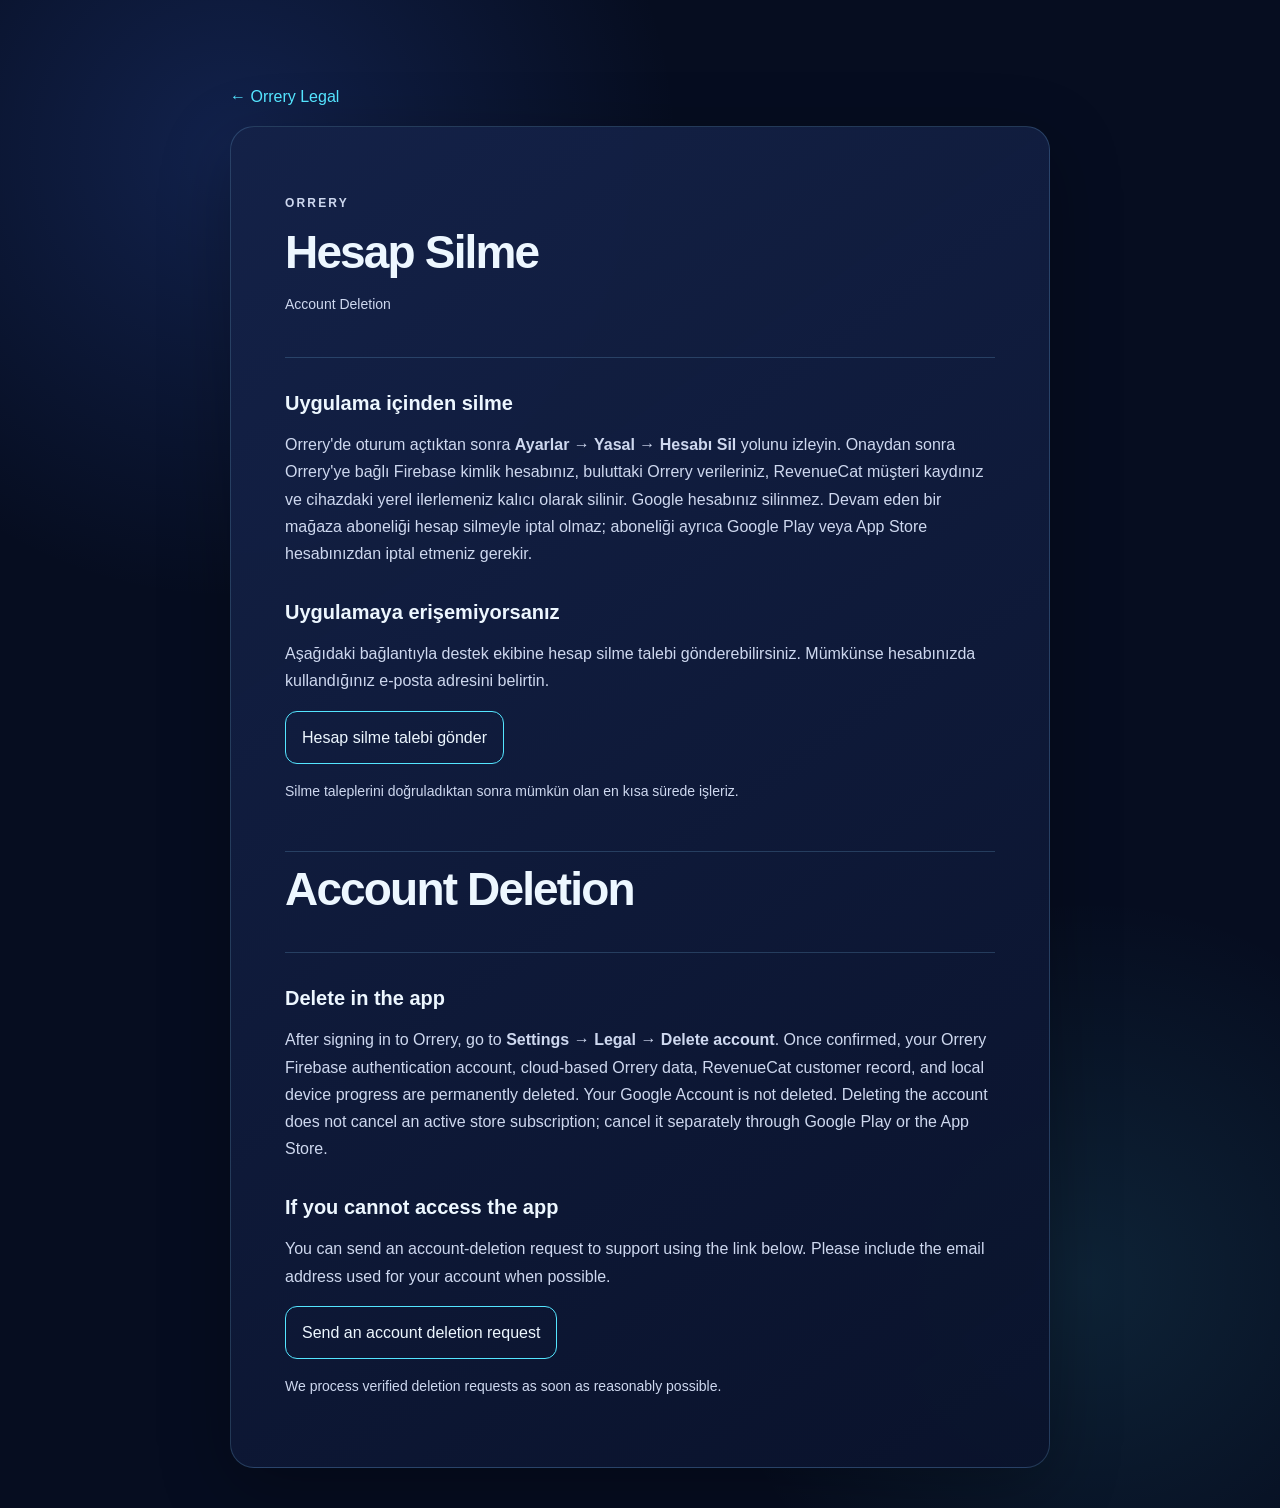
==== delete-account/index.html @ 3930e1c0 "Publish Orrery's legal pages where the developer controls them The pages were hosted on a platform t" ====
<!doctype html>
<html lang="tr">
<head>
<meta charset="utf-8">
<meta name="viewport" content="width=device-width, initial-scale=1">
<title>Hesap Silme | Orrery</title>
<link rel="stylesheet" href="/style.css">
</head>
<body>
<main class="legal-page">
  <a class="back-link" href="/">← Orrery Legal</a>
  <article class="document">
    <header>
      <p class="eyebrow">ORRERY</p>
      <h1>Hesap Silme</h1>
      <p class="updated">Account Deletion</p>
    </header>
    <h2>Uygulama içinden silme</h2>
    <p>Orrery'de oturum açtıktan sonra <strong>Ayarlar → Yasal → Hesabı Sil</strong> yolunu izleyin. Onaydan sonra Orrery'ye bağlı Firebase kimlik hesabınız, buluttaki Orrery verileriniz, RevenueCat müşteri kaydınız ve cihazdaki yerel ilerlemeniz kalıcı olarak silinir. Google hesabınız silinmez. Devam eden bir mağaza aboneliği hesap silmeyle iptal olmaz; aboneliği ayrıca Google Play veya App Store hesabınızdan iptal etmeniz gerekir.</p>
    <h2>Uygulamaya erişemiyorsanız</h2>
    <p>Aşağıdaki bağlantıyla destek ekibine hesap silme talebi gönderebilirsiniz. Mümkünse hesabınızda kullandığınız e-posta adresini belirtin.</p>
    <p><a class="request-link" href="mailto:ibrahimcinkay1@hotmail.com?subject=Orrery%20Hesap%20Silme%20Talebi">Hesap silme talebi gönder</a></p>
    <p class="updated">Silme taleplerini doğruladıktan sonra mümkün olan en kısa sürede işleriz.</p>

    <hr class="language-divider">
    <header><h1>Account Deletion</h1></header>
    <h2>Delete in the app</h2>
    <p>After signing in to Orrery, go to <strong>Settings → Legal → Delete account</strong>. Once confirmed, your Orrery Firebase authentication account, cloud-based Orrery data, RevenueCat customer record, and local device progress are permanently deleted. Your Google Account is not deleted. Deleting the account does not cancel an active store subscription; cancel it separately through Google Play or the App Store.</p>
    <h2>If you cannot access the app</h2>
    <p>You can send an account-deletion request to support using the link below. Please include the email address used for your account when possible.</p>
    <p><a class="request-link" href="mailto:ibrahimcinkay1@hotmail.com?subject=Orrery%20Account%20Deletion%20Request">Send an account deletion request</a></p>
    <p class="updated">We process verified deletion requests as soon as reasonably possible.</p>
  </article>
</main>
</body>
</html>
---- style.css ----
:root {
  --ink: #edf7ff;
  --muted: #aab8d8;
  --surface: #101b3a;
  --line: rgba(133, 210, 255, 0.2);
  --cyan: #54e5ff;
}

* { box-sizing: border-box; }

html { background: #060d20; }

body {
  margin: 0;
  min-width: 320px;
  color: var(--ink);
  background:
    radial-gradient(circle at 18% 10%, rgba(66, 118, 255, 0.2), transparent 28rem),
    radial-gradient(circle at 85% 85%, rgba(84, 229, 255, 0.1), transparent 24rem),
    #060d20;
  font-family: Arial, Helvetica, sans-serif;
}

a { color: var(--cyan); }

.site-shell, .legal-page {
  width: min(100% - 32px, 820px);
  min-height: 100vh;
  margin: 0 auto;
  padding: 88px 0 40px;
}

.hero, .document {
  border: 1px solid var(--line);
  border-radius: 24px;
  background: linear-gradient(145deg, rgba(20, 34, 72, 0.98), rgba(10, 19, 44, 0.96));
  box-shadow: 0 20px 70px rgba(0, 0, 0, 0.28);
}

.hero { padding: clamp(28px, 7vw, 62px); }
.eyebrow { color: var(--cyan); font-size: 12px; font-weight: 800; letter-spacing: 0.18em; }
h1 { margin: 10px 0; font-size: clamp(34px, 7vw, 58px); letter-spacing: -0.04em; }
.lead { max-width: 520px; color: var(--muted); font-size: 17px; line-height: 1.6; }

.card-grid { display: grid; gap: 14px; grid-template-columns: repeat(2, minmax(0, 1fr)); margin-top: 40px; }
.legal-card {
  min-height: 142px;
  padding: 20px;
  border: 1px solid var(--line);
  border-radius: 18px;
  color: var(--ink);
  background: rgba(255, 255, 255, 0.035);
  text-decoration: none;
  transition: transform 160ms ease, border-color 160ms ease;
}
.legal-card:hover { transform: translateY(-3px); border-color: var(--cyan); }
.legal-card span, .legal-card strong, .legal-card small { display: block; }
.legal-card span { color: var(--cyan); font-size: 24px; }
.legal-card strong { margin-top: 18px; }
.legal-card small { margin-top: 6px; color: var(--muted); }
footer { display: flex; flex-wrap: wrap; gap: 6px 18px; justify-content: space-between; padding: 22px 4px; color: var(--muted); font-size: 14px; }
footer p { margin: 0; }

.back-link { display: inline-block; margin-bottom: 20px; text-decoration: none; }
.document { padding: clamp(24px, 6vw, 54px); }
.document header { padding-bottom: 26px; border-bottom: 1px solid var(--line); }
.document h1 { font-size: clamp(30px, 6vw, 46px); }
.document h2 { margin: 34px 0 10px; font-size: 20px; }
.document p, .document li { color: #ced8ef; line-height: 1.7; }
.document ul { padding-left: 22px; }
.updated { color: var(--muted); font-size: 14px; }
.language-divider { margin: 48px 0 0; border: 0; border-top: 1px solid var(--line); }
.request-link { display: inline-block; padding: 12px 16px; border: 1px solid var(--cyan); border-radius: 12px; color: var(--ink); text-decoration: none; }

@media (max-width: 560px) {
  .site-shell, .legal-page { width: min(100% - 24px, 820px); padding-top: 44px; }
  .card-grid { grid-template-columns: 1fr; }
}
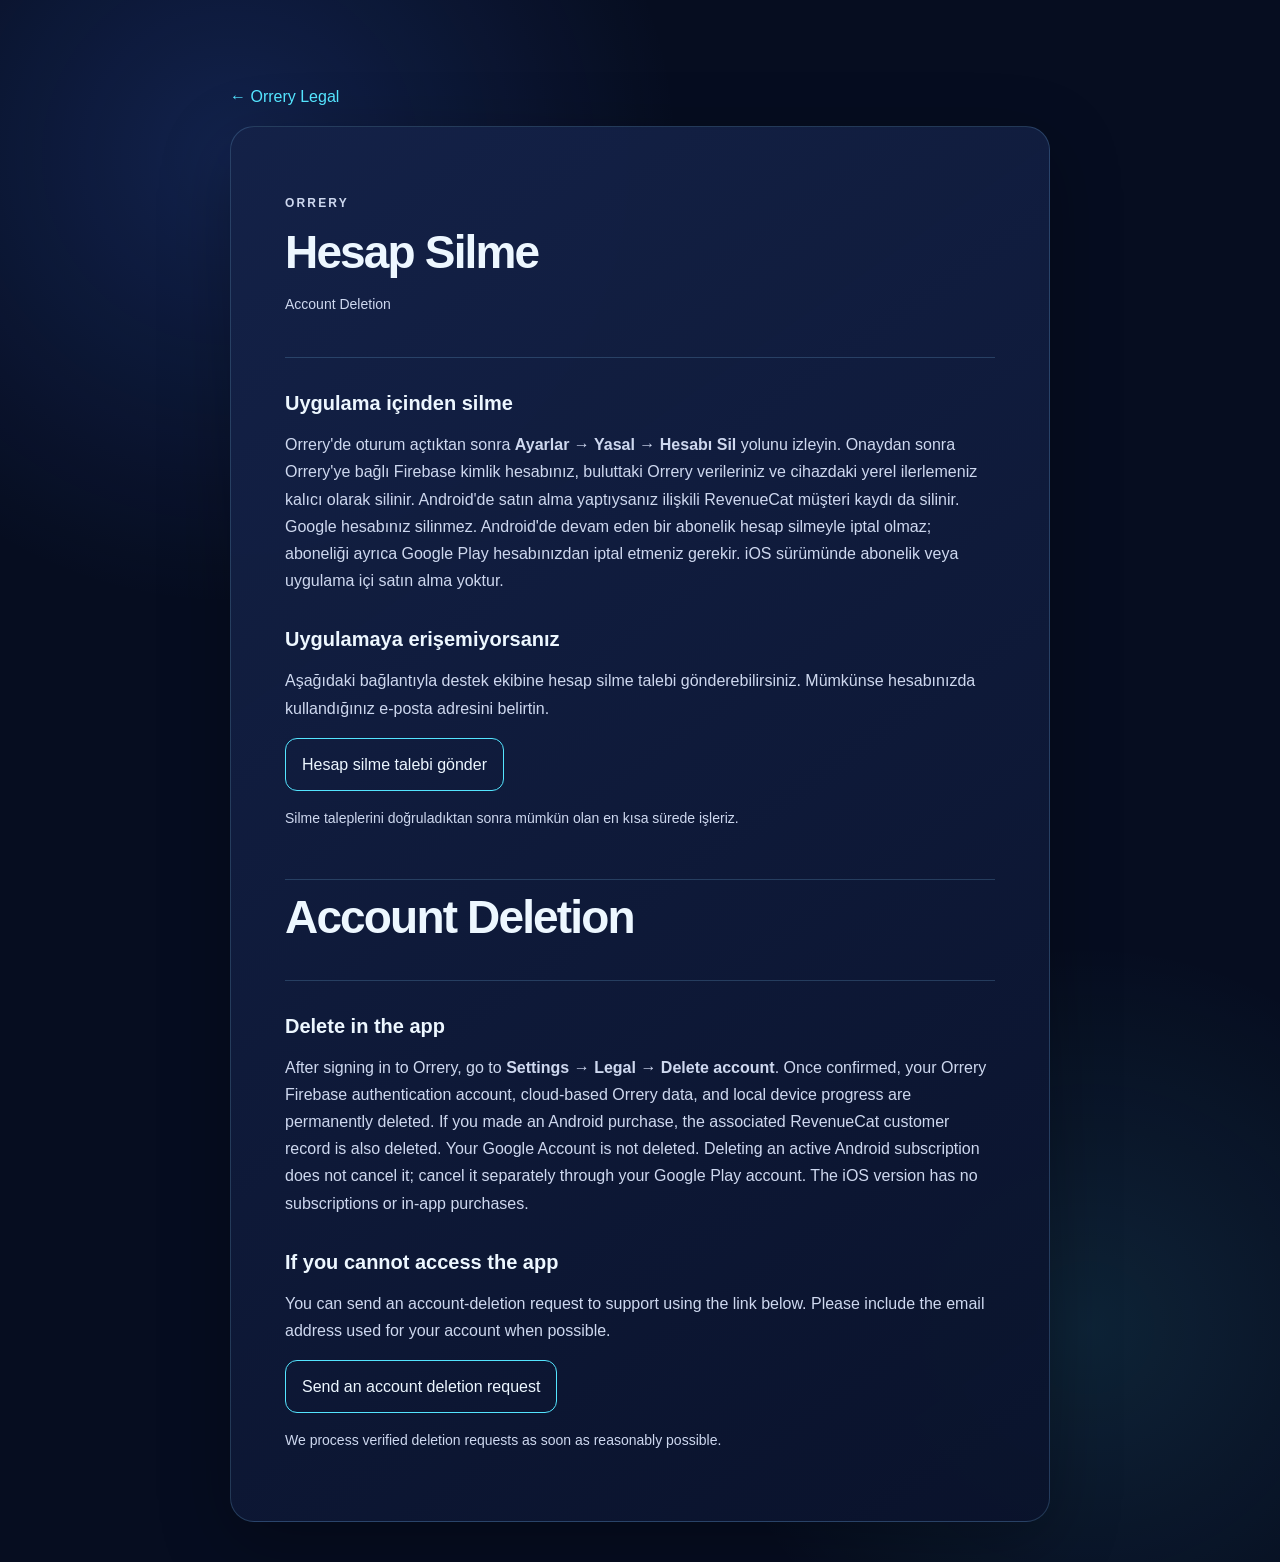
==== commit e3c585c0: "Align iOS legal disclosures with free tier" ====
--- a/delete-account/index.html
+++ b/delete-account/index.html
@@ -16,7 +16,7 @@
       <p class="updated">Account Deletion</p>
     </header>
     <h2>Uygulama içinden silme</h2>
-    <p>Orrery'de oturum açtıktan sonra <strong>Ayarlar → Yasal → Hesabı Sil</strong> yolunu izleyin. Onaydan sonra Orrery'ye bağlı Firebase kimlik hesabınız, buluttaki Orrery verileriniz, RevenueCat müşteri kaydınız ve cihazdaki yerel ilerlemeniz kalıcı olarak silinir. Google hesabınız silinmez. Devam eden bir mağaza aboneliği hesap silmeyle iptal olmaz; aboneliği ayrıca Google Play veya App Store hesabınızdan iptal etmeniz gerekir.</p>
+    <p>Orrery'de oturum açtıktan sonra <strong>Ayarlar → Yasal → Hesabı Sil</strong> yolunu izleyin. Onaydan sonra Orrery'ye bağlı Firebase kimlik hesabınız, buluttaki Orrery verileriniz ve cihazdaki yerel ilerlemeniz kalıcı olarak silinir. Android'de satın alma yaptıysanız ilişkili RevenueCat müşteri kaydı da silinir. Google hesabınız silinmez. Android'de devam eden bir abonelik hesap silmeyle iptal olmaz; aboneliği ayrıca Google Play hesabınızdan iptal etmeniz gerekir. iOS sürümünde abonelik veya uygulama içi satın alma yoktur.</p>
     <h2>Uygulamaya erişemiyorsanız</h2>
     <p>Aşağıdaki bağlantıyla destek ekibine hesap silme talebi gönderebilirsiniz. Mümkünse hesabınızda kullandığınız e-posta adresini belirtin.</p>
     <p><a class="request-link" href="mailto:ibrahimcinkay1@hotmail.com?subject=Orrery%20Hesap%20Silme%20Talebi">Hesap silme talebi gönder</a></p>
@@ -25,7 +25,7 @@
     <hr class="language-divider">
     <header><h1>Account Deletion</h1></header>
     <h2>Delete in the app</h2>
-    <p>After signing in to Orrery, go to <strong>Settings → Legal → Delete account</strong>. Once confirmed, your Orrery Firebase authentication account, cloud-based Orrery data, RevenueCat customer record, and local device progress are permanently deleted. Your Google Account is not deleted. Deleting the account does not cancel an active store subscription; cancel it separately through Google Play or the App Store.</p>
+    <p>After signing in to Orrery, go to <strong>Settings → Legal → Delete account</strong>. Once confirmed, your Orrery Firebase authentication account, cloud-based Orrery data, and local device progress are permanently deleted. If you made an Android purchase, the associated RevenueCat customer record is also deleted. Your Google Account is not deleted. Deleting an active Android subscription does not cancel it; cancel it separately through your Google Play account. The iOS version has no subscriptions or in-app purchases.</p>
     <h2>If you cannot access the app</h2>
     <p>You can send an account-deletion request to support using the link below. Please include the email address used for your account when possible.</p>
     <p><a class="request-link" href="mailto:ibrahimcinkay1@hotmail.com?subject=Orrery%20Account%20Deletion%20Request">Send an account deletion request</a></p>
